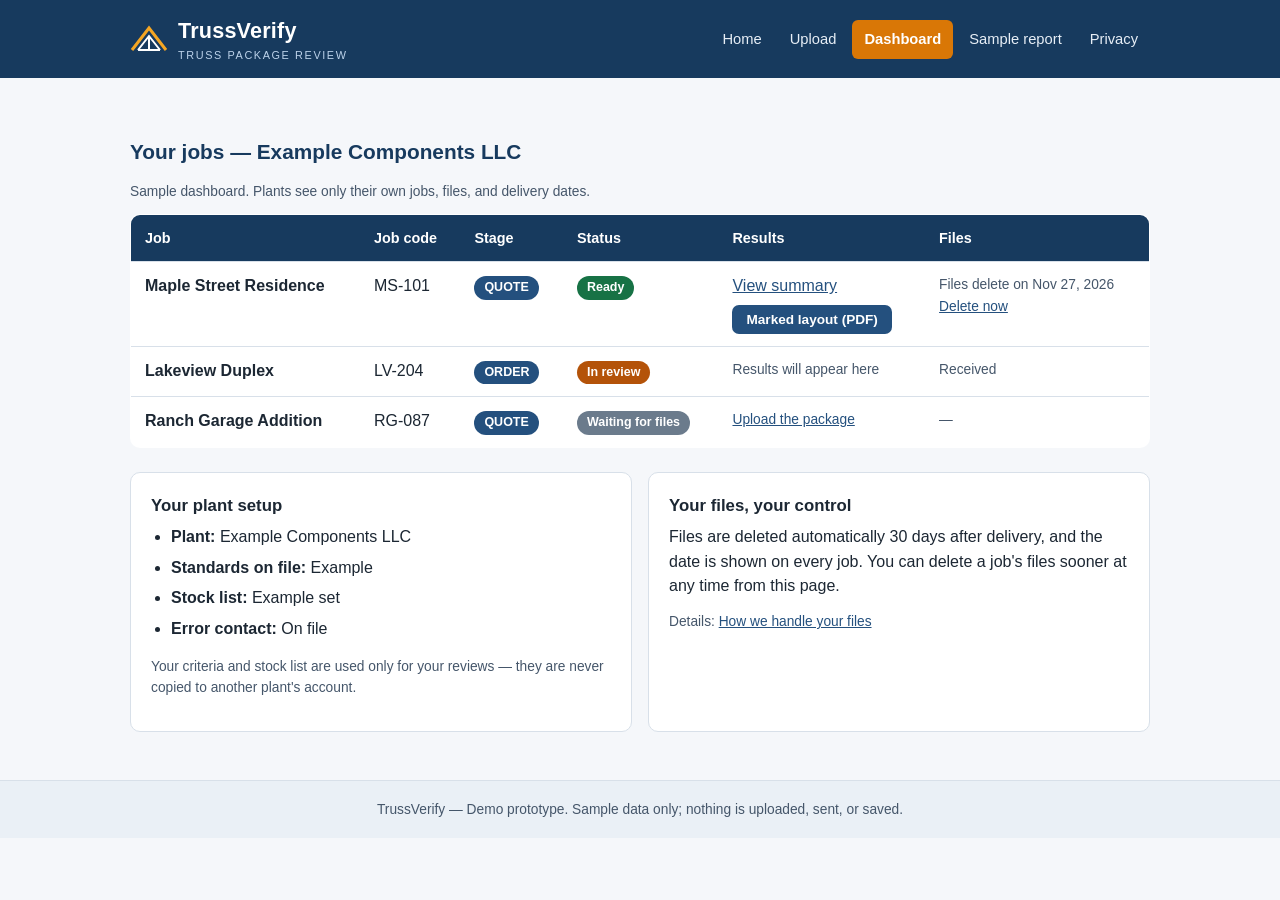
==== dashboard.html @ 6c24cd0b "Add files via upload" ====
<!DOCTYPE html>
<html lang="en">
<head>
<meta charset="UTF-8">
<meta name="viewport" content="width=device-width, initial-scale=1.0">
<title>Your jobs — TrussVerify</title>
<link rel="stylesheet" href="styles.css">
</head>
<body>

<header class="site-header">
  <div class="header-inner">
    <a class="brand" href="index.html">
      <svg width="38" height="30" viewBox="0 0 38 30" aria-hidden="true"><path d="M2 26 L19 4 L36 26" fill="none" stroke="#f5a623" stroke-width="3"/><path d="M8 26 L19 12 L30 26 M19 12 L19 26 M8 26 L30 26" fill="none" stroke="#ffffff" stroke-width="2"/></svg>
      <span>TrussVerify<span class="brand-sub">Truss package review</span></span>
    </a>
    <nav class="main-nav">
      <a href="index.html">Home</a>
      <a href="upload.html">Upload</a>
      <a href="dashboard.html" class="active">Dashboard</a>
      <a href="sample-report.html">Sample report</a>
      <a href="privacy.html">Privacy</a>
    </nav>
  </div>
</header>

<main class="wrap">

  <h2>Your jobs — Example Components LLC</h2>
  <p class="small">Sample dashboard. Plants see only their own jobs, files, and delivery dates.</p>

  <table>
    <thead>
      <tr>
        <th>Job</th>
        <th>Job code</th>
        <th>Stage</th>
        <th>Status</th>
        <th>Results</th>
        <th>Files</th>
      </tr>
    </thead>
    <tbody>
      <tr>
        <td><strong>Maple Street Residence</strong></td>
        <td>MS-101</td>
        <td><span class="tag">QUOTE</span></td>
        <td><span class="tag ready">Ready</span></td>
        <td>
          <a href="sample-report.html">View summary</a><br>
          <button type="button" class="btn plain" style="margin-top:6px;padding:7px 14px;font-size:.85rem" onclick="document.getElementById('dlMsg').style.display='block'">Marked layout (PDF)</button>
        </td>
        <td class="small">Files delete on Nov 27, 2026<br><a href="#" onclick="return false;">Delete now</a></td>
      </tr>
      <tr>
        <td><strong>Lakeview Duplex</strong></td>
        <td>LV-204</td>
        <td><span class="tag">ORDER</span></td>
        <td><span class="tag review">In review</span></td>
        <td class="small">Results will appear here</td>
        <td class="small">Received</td>
      </tr>
      <tr>
        <td><strong>Ranch Garage Addition</strong></td>
        <td>RG-087</td>
        <td><span class="tag">QUOTE</span></td>
        <td><span class="tag waiting">Waiting for files</span></td>
        <td class="small"><a href="upload.html">Upload the package</a></td>
        <td class="small">—</td>
      </tr>
    </tbody>
  </table>

  <div id="dlMsg" class="demo-note" style="display:none">Demo: in the live portal, this button downloads the marked-up layout PDF for Maple Street Residence.</div>

  <div class="grid" style="margin-top:24px">
    <div class="card">
      <h3>Your plant setup</h3>
      <ul>
        <li><strong>Plant:</strong> Example Components LLC</li>
        <li><strong>Standards on file:</strong> Example</li>
        <li><strong>Stock list:</strong> Example set</li>
        <li><strong>Error contact:</strong> On file</li>
      </ul>
      <p class="small">Your criteria and stock list are used only for your reviews — they are never copied to another plant's account.</p>
    </div>
    <div class="card">
      <h3>Your files, your control</h3>
      <p>Files are deleted automatically 30 days after delivery, and the date is shown on every job. You can delete a job's files sooner at any time from this page.</p>
      <p class="small">Details: <a href="privacy.html">How we handle your files</a></p>
    </div>
  </div>

</main>

<footer class="site-footer">
  <div class="footer-inner">TrussVerify — Demo prototype. Sample data only; nothing is uploaded, sent, or saved.</div>
</footer>

</body>
</html>
---- styles.css ----
/* TrussVerify — shared stylesheet (demo prototype, no external assets) */
:root{
  --ink:#1c2733;
  --ink-soft:#45566a;
  --steel:#24507e;
  --steel-dark:#173a5e;
  --accent:#d97706;
  --bg:#f5f7fa;
  --card:#ffffff;
  --line:#d8e0e9;
  --ok:#177245;
  --warn:#b45309;
  --radius:10px;
}
*{box-sizing:border-box}
html{margin:0;padding:0}
body{
  margin:0;
  font-family:Verdana,Geneva,"Segoe UI",Arial,sans-serif;
  color:var(--ink);
  background:var(--bg);
  line-height:1.55;
  font-size:16px;
}
a{color:var(--steel)}
a:hover{color:var(--steel-dark)}

/* Header / nav */
.site-header{
  background:var(--steel-dark);
  color:#fff;
}
.header-inner{
  max-width:1060px;
  margin:0 auto;
  padding:14px 20px;
  display:flex;
  align-items:center;
  gap:14px;
  flex-wrap:wrap;
}
.brand{
  display:flex;
  align-items:center;
  gap:10px;
  color:#fff;
  text-decoration:none;
  font-size:1.35rem;
  font-weight:bold;
  letter-spacing:.2px;
}
.brand svg{display:block}
.brand .brand-sub{
  display:block;
  font-size:.68rem;
  font-weight:normal;
  letter-spacing:1.6px;
  text-transform:uppercase;
  color:#bcd2ea;
}
.main-nav{
  margin-left:auto;
  display:flex;
  gap:4px;
  flex-wrap:wrap;
}
.main-nav a{
  color:#e7eef6;
  text-decoration:none;
  padding:8px 12px;
  border-radius:6px;
  font-size:.92rem;
}
.main-nav a:hover{background:rgba(255,255,255,.14);color:#fff}
.main-nav a.active{background:var(--accent);color:#fff;font-weight:bold}

/* Layout */
.wrap{max-width:1060px;margin:0 auto;padding:28px 20px 48px}
.hero{
  background:linear-gradient(135deg,var(--steel-dark),var(--steel));
  color:#fff;
  border-radius:var(--radius);
  padding:36px 32px;
  margin-bottom:26px;
}
.hero h1{margin:0 0 10px;font-size:1.9rem;line-height:1.25}
.hero p{margin:0 0 18px;max-width:640px;color:#dbe7f3}
.hero .cta-row{display:flex;gap:12px;flex-wrap:wrap}
h2{font-size:1.3rem;margin:30px 0 12px;color:var(--steel-dark)}
h3{font-size:1.05rem;margin:0 0 6px;color:var(--ink)}
p{margin:0 0 12px}
ul{margin:0 0 14px;padding-left:20px}
li{margin-bottom:6px}
.small{font-size:.86rem;color:var(--ink-soft)}
.hint{font-size:.84rem;color:var(--ink-soft);margin-top:4px}

/* Buttons */
.btn{
  display:inline-block;
  background:var(--accent);
  color:#fff;
  text-decoration:none;
  font-weight:bold;
  padding:11px 20px;
  border-radius:7px;
  border:0;
  cursor:pointer;
  font-size:.95rem;
  font-family:inherit;
}
.btn:hover{background:#b45309;color:#fff}
.btn.secondary{background:#fff;color:var(--steel-dark);border:2px solid var(--steel)}
.btn.secondary:hover{background:#e8eff6;color:var(--steel-dark)}
.btn.plain{background:var(--steel);color:#fff}
.btn.plain:hover{background:var(--steel-dark)}
.btn:disabled{opacity:.55;cursor:not-allowed}

/* Cards and grids */
.grid{display:grid;grid-template-columns:repeat(auto-fit,minmax(230px,1fr));gap:16px}
.card{
  background:var(--card);
  border:1px solid var(--line);
  border-radius:var(--radius);
  padding:20px;
}
.card .step-num{
  display:inline-block;
  background:var(--steel);
  color:#fff;
  font-weight:bold;
  border-radius:50%;
  width:30px;height:30px;
  line-height:30px;
  text-align:center;
  margin-bottom:10px;
}
.card.check h3::before{content:"✓ ";color:var(--ok);font-weight:bold}
.notice{
  background:#fdf3e3;
  border:1px solid #ecc88a;
  border-radius:var(--radius);
  padding:16px 20px;
  margin:22px 0;
}
.demo-note{
  background:#eef4fb;
  border:1px dashed var(--steel);
  border-radius:var(--radius);
  padding:14px 18px;
  margin:20px 0;
  font-size:.92rem;
}

/* Forms */
.form-card{
  background:var(--card);
  border:1px solid var(--line);
  border-radius:var(--radius);
  padding:24px;
  max-width:760px;
}
label{display:block;font-weight:bold;margin:18px 0 6px}
label:first-child{margin-top:0}
input[type="text"],select{
  width:100%;
  padding:10px 12px;
  border:1px solid var(--line);
  border-radius:7px;
  font-size:1rem;
  font-family:inherit;
  background:#fff;
}
.inline-fields{display:grid;grid-template-columns:1fr 1fr;gap:16px}
.dropzone{
  border:2px dashed var(--steel);
  border-radius:var(--radius);
  background:#f2f7fc;
  padding:18px;
  text-align:center;
  color:var(--ink-soft);
  margin-bottom:12px;
}
.dropzone strong{color:var(--ink);display:block;margin-bottom:2px}
.radio-row{display:flex;gap:12px;flex-wrap:wrap}
.radio-pill{
  border:1px solid var(--line);
  border-radius:999px;
  padding:8px 18px;
  background:#fff;
  cursor:pointer;
  font-weight:bold;
}
.radio-pill input{margin-right:6px}

/* Tables */
table{width:100%;border-collapse:collapse;background:var(--card);border:1px solid var(--line);border-radius:var(--radius);overflow:hidden}
th,td{padding:12px 14px;text-align:left;border-bottom:1px solid var(--line);vertical-align:top}
th{background:var(--steel-dark);color:#fff;font-size:.9rem}
tr:last-child td{border-bottom:0}
.tag{
  display:inline-block;
  border-radius:999px;
  padding:2px 10px;
  font-size:.78rem;
  font-weight:bold;
  color:#fff;
  background:var(--steel);
}
.tag.ready{background:var(--ok)}
.tag.review{background:var(--warn)}
.tag.waiting{background:#6b7b8c}

/* Findings */
.finding{
  background:var(--card);
  border:1px solid var(--line);
  border-left:6px solid var(--steel);
  border-radius:8px;
  padding:16px 20px;
  margin-bottom:14px;
}
.finding.high{border-left-color:#b3261e}
.finding.medium{border-left-color:var(--warn)}
.finding.confirm{border-left-color:#6b7b8c}
.sev{font-size:.78rem;font-weight:bold;text-transform:uppercase;letter-spacing:.6px}
.sev.high{color:#b3261e}
.sev.medium{color:var(--warn)}
.sev.confirm{color:#6b7b8c}

/* Footer */
.site-footer{
  border-top:1px solid var(--line);
  background:#eaf0f6;
  color:var(--ink-soft);
  font-size:.86rem;
}
.footer-inner{max-width:1060px;margin:0 auto;padding:18px 20px;text-align:center}

/* Responsive */
@media (max-width:680px){
  .header-inner{flex-direction:column;align-items:flex-start}
  .main-nav{margin-left:0}
  .hero{padding:26px 20px}
  .hero h1{font-size:1.5rem}
  .inline-fields{grid-template-columns:1fr}
  th,td{padding:9px 10px;font-size:.9rem}
  .wrap{padding:20px 14px 40px}
}
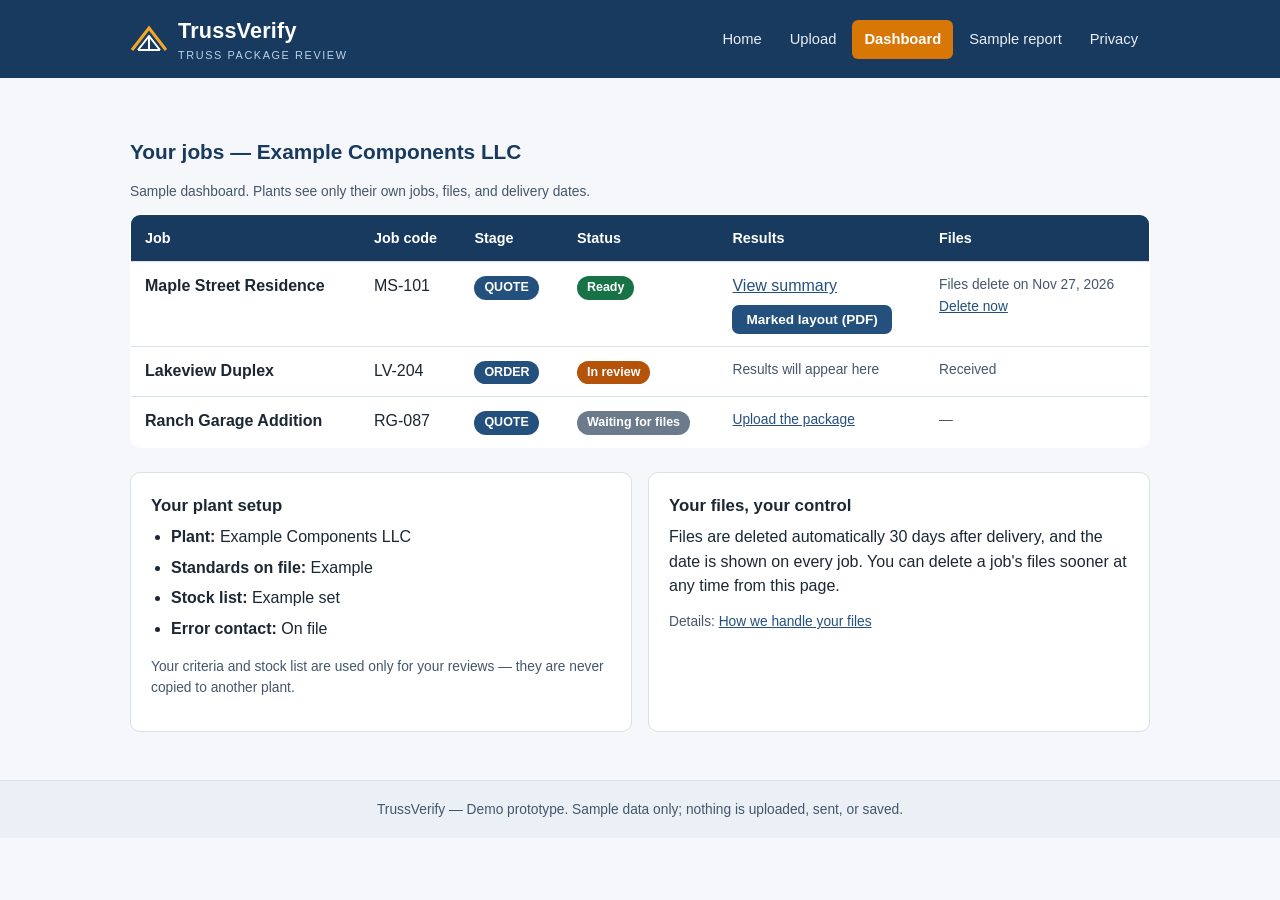
==== commit ef86e6f4: "Add files via upload" ====
--- a/dashboard.html
+++ b/dashboard.html
@@ -82,7 +82,7 @@
         <li><strong>Stock list:</strong> Example set</li>
         <li><strong>Error contact:</strong> On file</li>
       </ul>
-      <p class="small">Your criteria and stock list are used only for your reviews — they are never copied to another plant's account.</p>
+      <p class="small">Your criteria and stock list are used only for your reviews — they are never copied to another plant.</p>
     </div>
     <div class="card">
       <h3>Your files, your control</h3>
